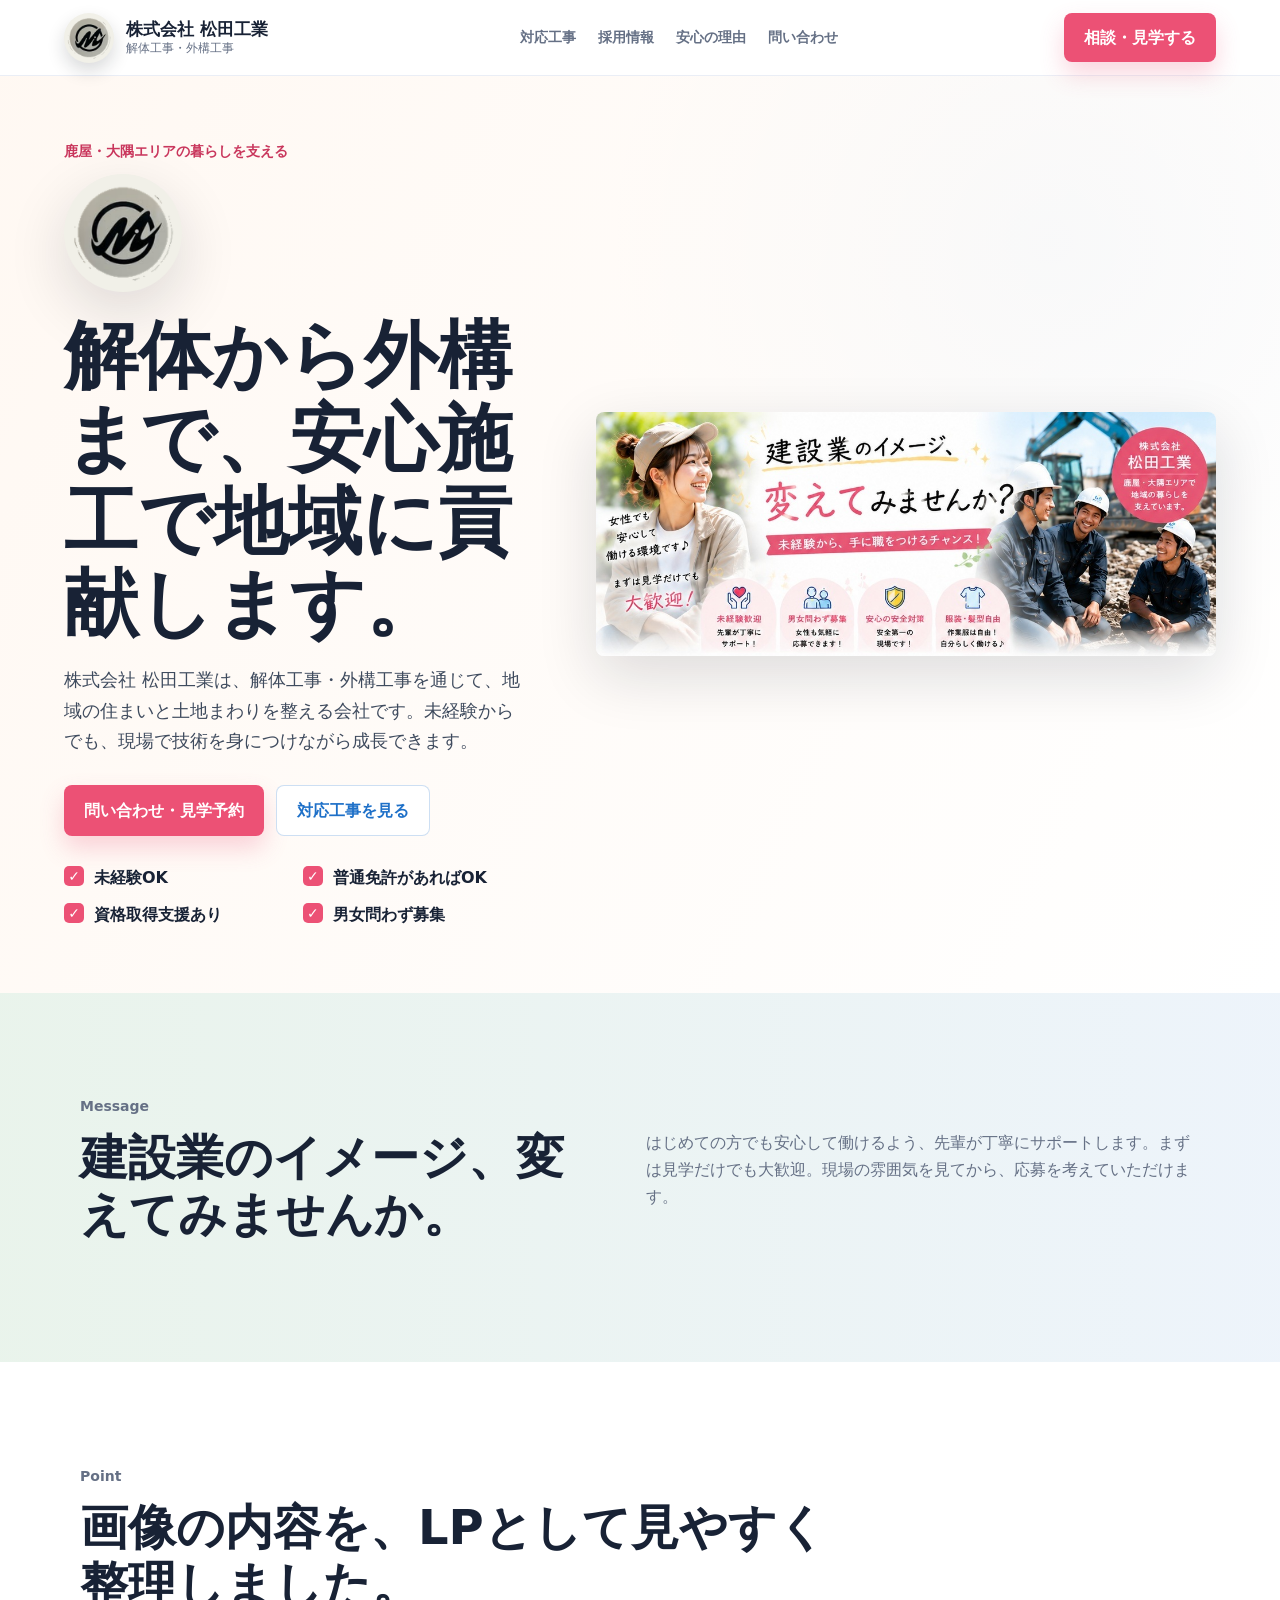
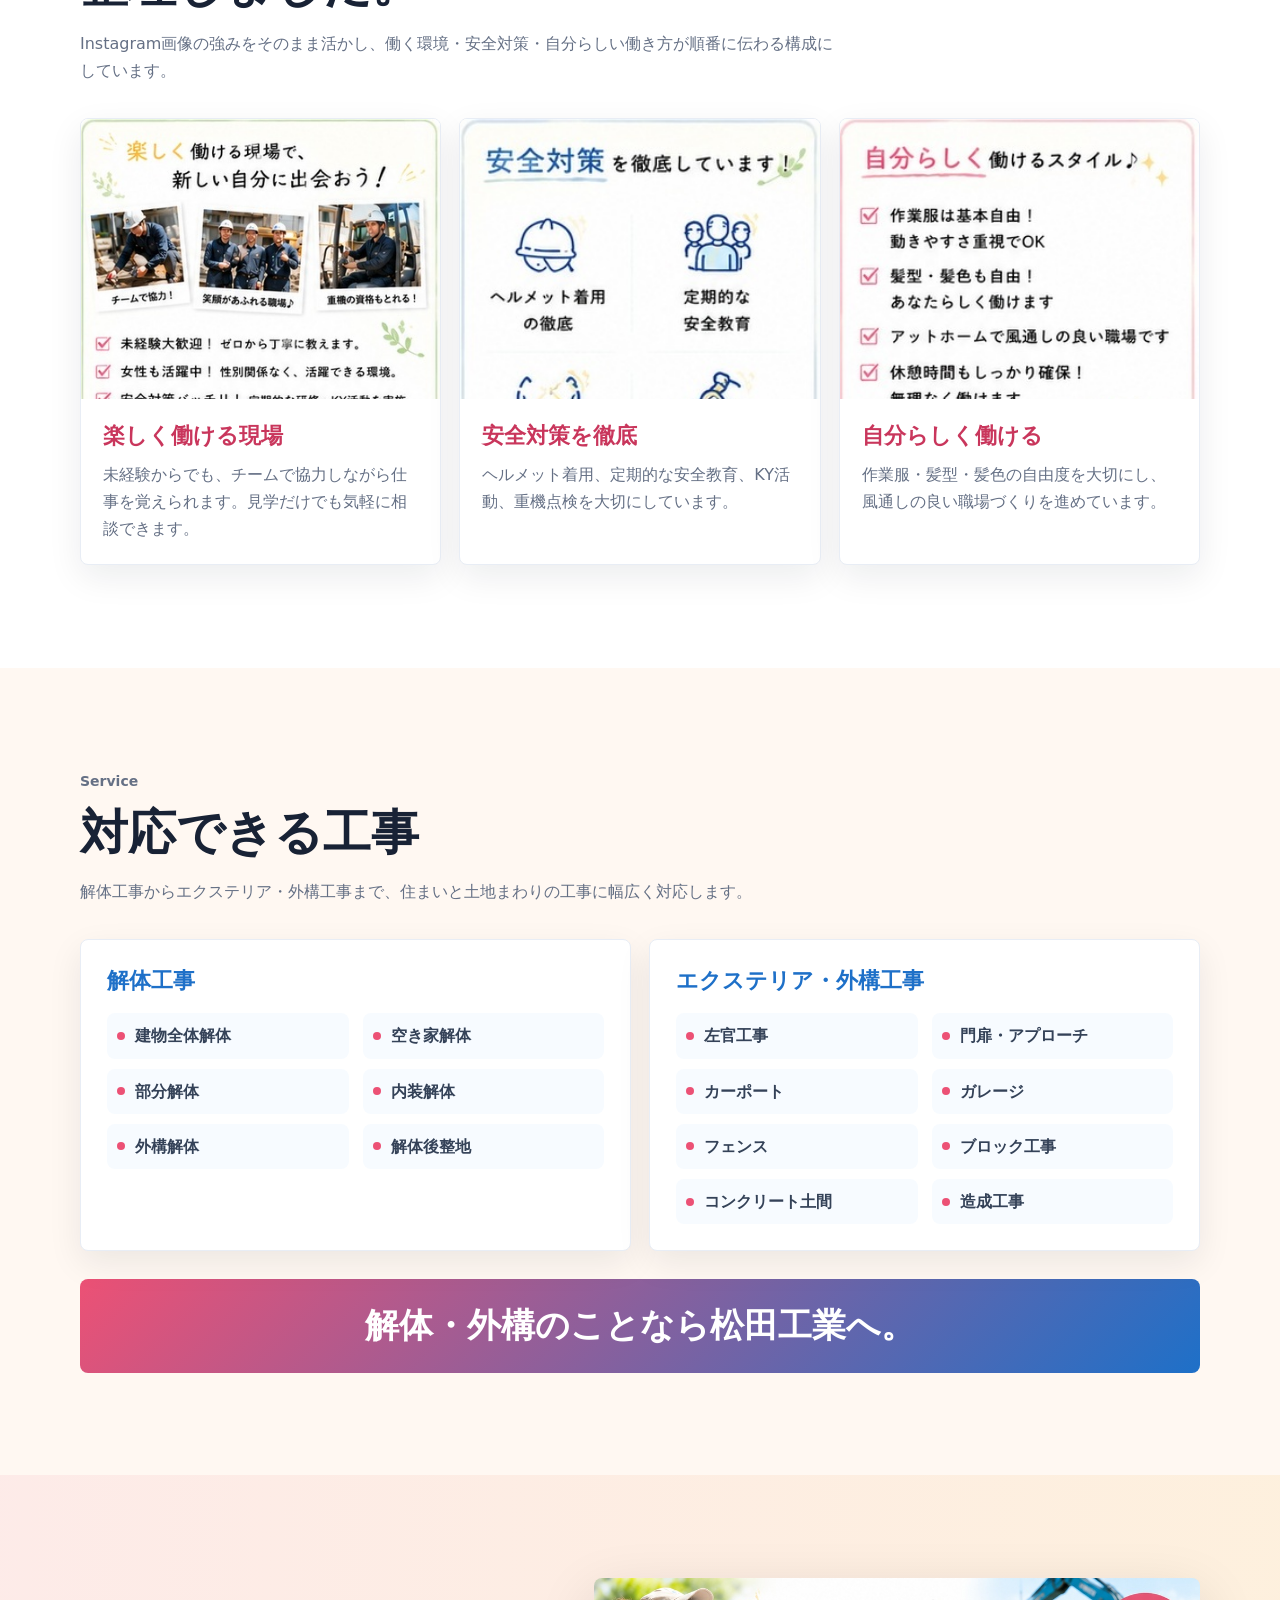
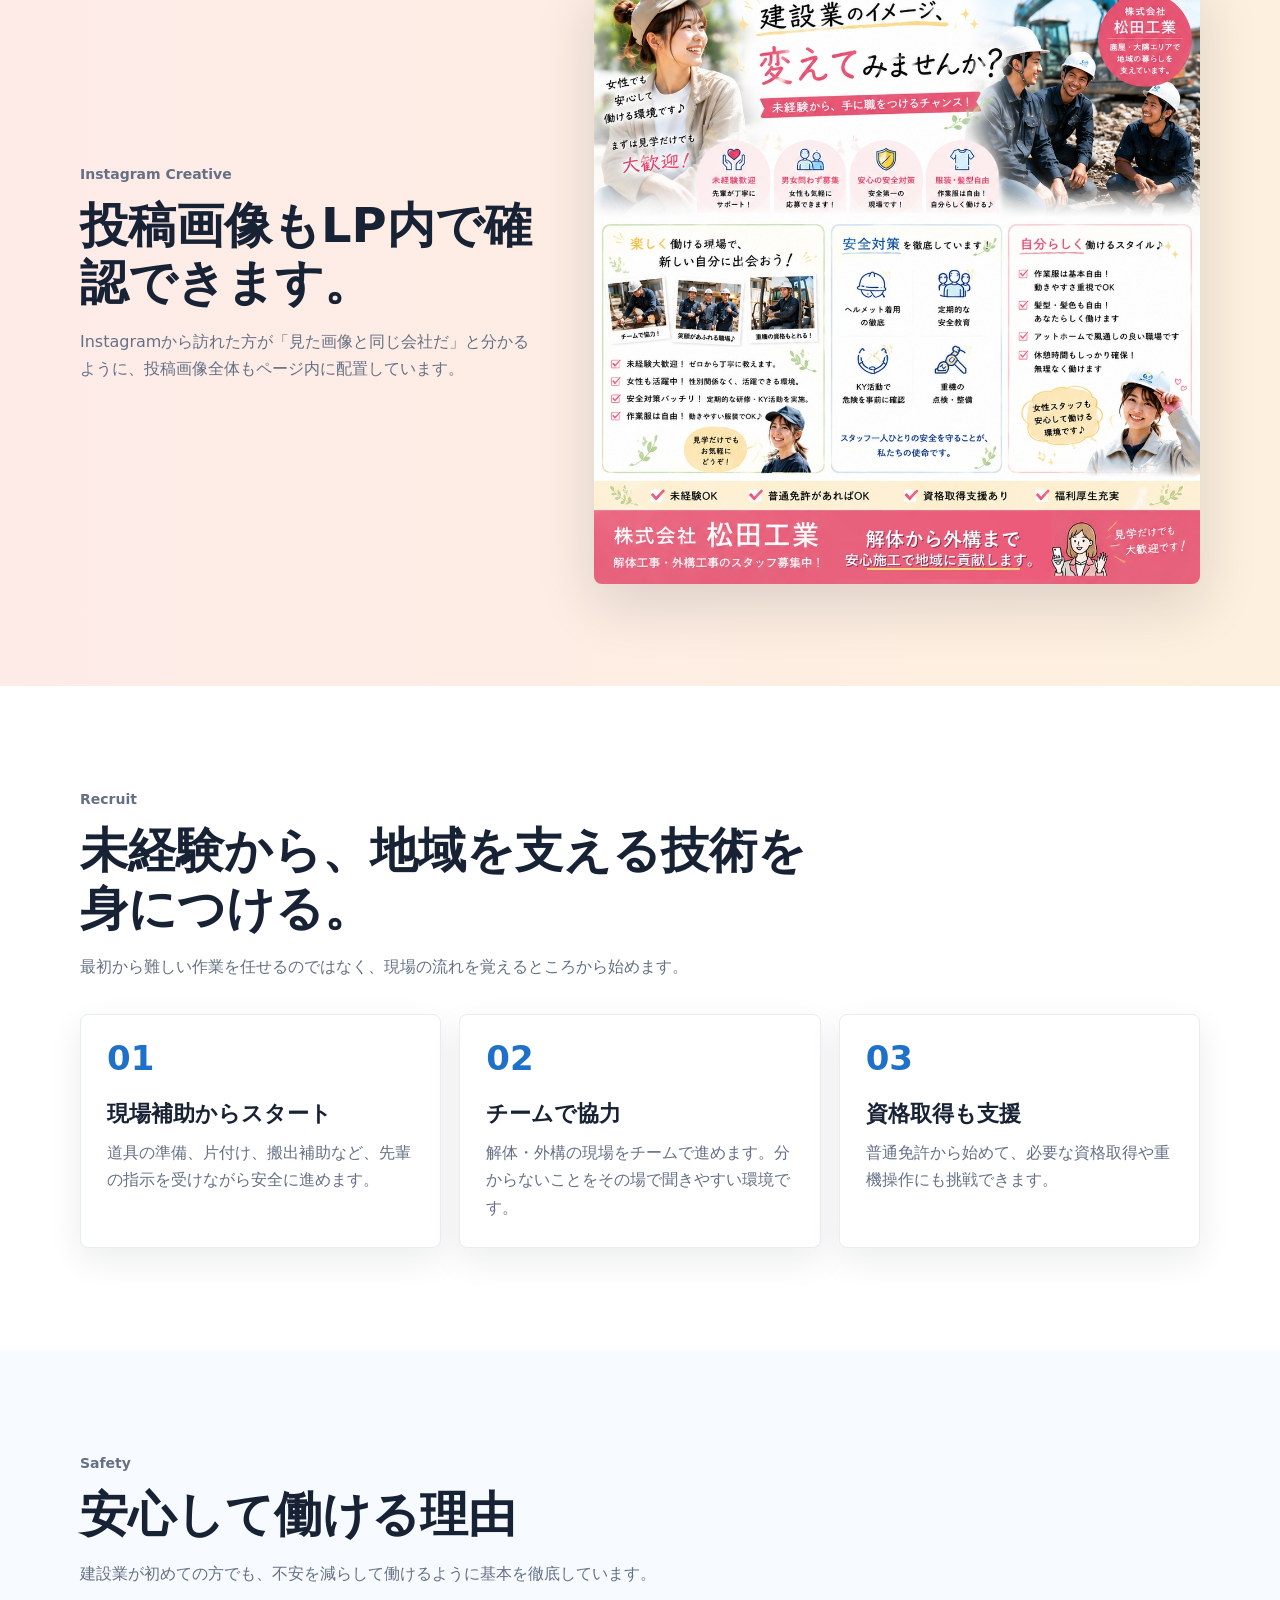
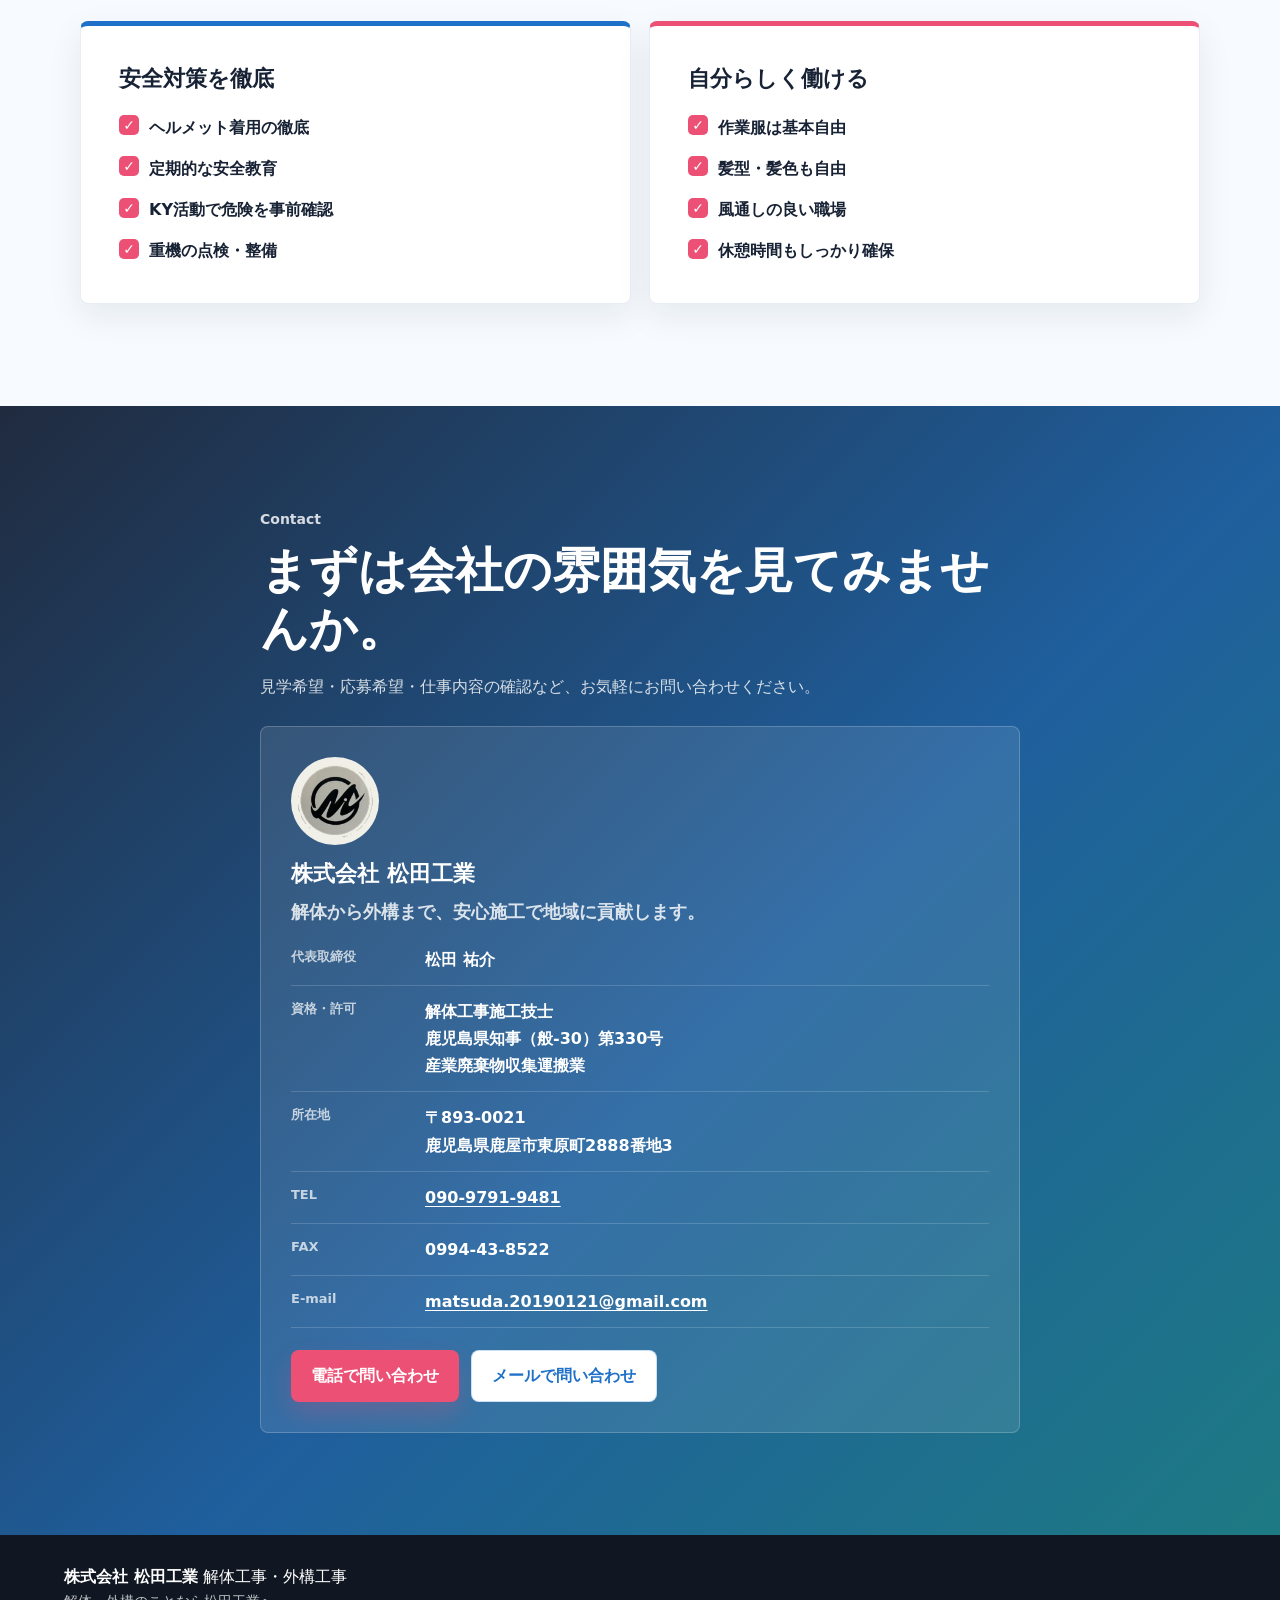
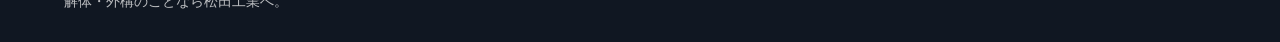
==== index.html @ 430a4b68 "Add files via upload" ====
<!doctype html>
<html lang="ja">
  <head>
    <meta charset="utf-8">
    <meta name="viewport" content="width=device-width, initial-scale=1">
    <title>株式会社 松田工業 | 解体・外構工事スタッフ募集</title>
    <meta name="description" content="株式会社 松田工業は鹿屋・大隅エリアで解体工事・外構工事を行う会社です。未経験歓迎、見学歓迎。解体から外構まで、安心施工で地域に貢献します。">
    <meta property="og:title" content="株式会社 松田工業 採用・事業案内">
    <meta property="og:description" content="解体・外構のことなら松田工業へ。未経験から地域を支える技術を身につける。">
    <meta property="og:type" content="website">
    <meta property="og:image" content="assets/matsuda-recruit-lp.jpg">
    <link rel="stylesheet" href="styles.css">
  </head>
  <body>
    <header class="site-header">
      <a class="brand" href="#top" aria-label="株式会社 松田工業 トップへ">
        <img src="assets/matsuda-logo-512.png" alt="株式会社 松田工業 ロゴ">
        <span>
          <strong>株式会社 松田工業</strong>
          <small>解体工事・外構工事</small>
        </span>
      </a>
      <nav class="header-nav" aria-label="主要ナビゲーション">
        <a href="#service">対応工事</a>
        <a href="#recruit">採用情報</a>
        <a href="#safety">安心の理由</a>
        <a href="#contact">問い合わせ</a>
      </nav>
      <a class="header-cta" href="#contact">相談・見学する</a>
    </header>

    <main id="top">
      <section class="hero">
        <div class="hero-copy">
          <p class="eyebrow">鹿屋・大隅エリアの暮らしを支える</p>
          <div class="hero-logo-wrap">
            <img src="assets/matsuda-logo-512.png" alt="株式会社 松田工業 ロゴ">
          </div>
          <h1>解体から外構まで、安心施工で地域に貢献します。</h1>
          <p class="lead">
            株式会社 松田工業は、解体工事・外構工事を通じて、地域の住まいと土地まわりを整える会社です。未経験からでも、現場で技術を身につけながら成長できます。
          </p>
          <div class="hero-actions">
            <a class="button primary" href="#contact">問い合わせ・見学予約</a>
            <a class="button secondary" href="#service">対応工事を見る</a>
          </div>
          <ul class="hero-points">
            <li>未経験OK</li>
            <li>普通免許があればOK</li>
            <li>資格取得支援あり</li>
            <li>男女問わず募集</li>
          </ul>
        </div>
        <div class="hero-visual">
          <img src="assets/lp-parts/hero-top.jpg" alt="建設業のイメージを変えてみませんかという松田工業の求人メイン画像">
        </div>
      </section>

      <section class="message section-band">
        <div class="section-inner split">
          <div>
            <p class="section-kicker">Message</p>
            <h2>建設業のイメージ、変えてみませんか。</h2>
          </div>
          <p>
            はじめての方でも安心して働けるよう、先輩が丁寧にサポートします。まずは見学だけでも大歓迎。現場の雰囲気を見てから、応募を考えていただけます。
          </p>
        </div>
      </section>

      <section class="section image-breakdown">
        <div class="section-inner">
          <div class="section-title">
            <p class="section-kicker">Point</p>
            <h2>画像の内容を、LPとして見やすく整理しました。</h2>
            <p>Instagram画像の強みをそのまま活かし、働く環境・安全対策・自分らしい働き方が順番に伝わる構成にしています。</p>
          </div>
          <div class="breakdown-grid">
            <article class="breakdown-card">
              <img src="assets/lp-parts/work-panel.jpg" alt="楽しく働ける現場の紹介">
              <div>
                <h3>楽しく働ける現場</h3>
                <p>未経験からでも、チームで協力しながら仕事を覚えられます。見学だけでも気軽に相談できます。</p>
              </div>
            </article>
            <article class="breakdown-card">
              <img src="assets/lp-parts/safety-panel.jpg" alt="安全対策の紹介">
              <div>
                <h3>安全対策を徹底</h3>
                <p>ヘルメット着用、定期的な安全教育、KY活動、重機点検を大切にしています。</p>
              </div>
            </article>
            <article class="breakdown-card">
              <img src="assets/lp-parts/style-panel.jpg" alt="自分らしく働けるスタイルの紹介">
              <div>
                <h3>自分らしく働ける</h3>
                <p>作業服・髪型・髪色の自由度を大切にし、風通しの良い職場づくりを進めています。</p>
              </div>
            </article>
          </div>
        </div>
      </section>

      <section id="service" class="section services">
        <div class="section-inner">
          <div class="section-title">
            <p class="section-kicker">Service</p>
            <h2>対応できる工事</h2>
            <p>解体工事からエクステリア・外構工事まで、住まいと土地まわりの工事に幅広く対応します。</p>
          </div>
          <div class="service-grid">
            <article class="service-card">
              <h3>解体工事</h3>
              <ul class="service-list">
                <li>建物全体解体</li>
                <li>空き家解体</li>
                <li>部分解体</li>
                <li>内装解体</li>
                <li>外構解体</li>
                <li>解体後整地</li>
              </ul>
            </article>
            <article class="service-card">
              <h3>エクステリア・外構工事</h3>
              <ul class="service-list">
                <li>左官工事</li>
                <li>門扉・アプローチ</li>
                <li>カーポート</li>
                <li>ガレージ</li>
                <li>フェンス</li>
                <li>ブロック工事</li>
                <li>コンクリート土間</li>
                <li>造成工事</li>
              </ul>
            </article>
          </div>
          <p class="service-tagline">解体・外構のことなら松田工業へ。</p>
        </div>
      </section>

      <section class="section full-image-section">
        <div class="section-inner full-image-inner">
          <div>
            <p class="section-kicker">Instagram Creative</p>
            <h2>投稿画像もLP内で確認できます。</h2>
            <p>Instagramから訪れた方が「見た画像と同じ会社だ」と分かるように、投稿画像全体もページ内に配置しています。</p>
          </div>
          <img src="assets/matsuda-recruit-lp.jpg" alt="株式会社 松田工業のInstagram求人案内画像">
        </div>
      </section>

      <section id="recruit" class="section recruit">
        <div class="section-inner">
          <div class="section-title">
            <p class="section-kicker">Recruit</p>
            <h2>未経験から、地域を支える技術を身につける。</h2>
            <p>最初から難しい作業を任せるのではなく、現場の流れを覚えるところから始めます。</p>
          </div>
          <div class="work-grid">
            <article class="work-card">
              <span class="card-number">01</span>
              <h3>現場補助からスタート</h3>
              <p>道具の準備、片付け、搬出補助など、先輩の指示を受けながら安全に進めます。</p>
            </article>
            <article class="work-card">
              <span class="card-number">02</span>
              <h3>チームで協力</h3>
              <p>解体・外構の現場をチームで進めます。分からないことをその場で聞きやすい環境です。</p>
            </article>
            <article class="work-card">
              <span class="card-number">03</span>
              <h3>資格取得も支援</h3>
              <p>普通免許から始めて、必要な資格取得や重機操作にも挑戦できます。</p>
            </article>
          </div>
        </div>
      </section>

      <section id="safety" class="section safety">
        <div class="section-inner">
          <div class="section-title">
            <p class="section-kicker">Safety</p>
            <h2>安心して働ける理由</h2>
            <p>建設業が初めての方でも、不安を減らして働けるように基本を徹底しています。</p>
          </div>
          <div class="safety-layout">
            <div class="safety-panel">
              <h3>安全対策を徹底</h3>
              <ul class="check-list">
                <li>ヘルメット着用の徹底</li>
                <li>定期的な安全教育</li>
                <li>KY活動で危険を事前確認</li>
                <li>重機の点検・整備</li>
              </ul>
            </div>
            <div class="safety-panel accent">
              <h3>自分らしく働ける</h3>
              <ul class="check-list">
                <li>作業服は基本自由</li>
                <li>髪型・髪色も自由</li>
                <li>風通しの良い職場</li>
                <li>休憩時間もしっかり確保</li>
              </ul>
            </div>
          </div>
        </div>
      </section>

      <section id="contact" class="section contact">
        <div class="section-inner contact-inner contact-only">
          <div>
            <p class="section-kicker">Contact</p>
            <h2>まずは会社の雰囲気を見てみませんか。</h2>
            <p>見学希望・応募希望・仕事内容の確認など、お気軽にお問い合わせください。</p>
            <div class="contact-box">
              <img class="contact-logo" src="assets/matsuda-logo-512.png" alt="株式会社 松田工業 ロゴ">
              <h3>株式会社 松田工業</h3>
              <p class="business-card-copy">解体から外構まで、安心施工で地域に貢献します。</p>
              <dl class="company-list">
                <div><dt>代表取締役</dt><dd>松田 祐介</dd></div>
                <div><dt>資格・許可</dt><dd>解体工事施工技士<br>鹿児島県知事（般-30）第330号<br>産業廃棄物収集運搬業</dd></div>
                <div><dt>所在地</dt><dd>〒893-0021<br>鹿児島県鹿屋市東原町2888番地3</dd></div>
                <div><dt>TEL</dt><dd><a href="tel:09097919481">090-9791-9481</a></dd></div>
                <div><dt>FAX</dt><dd>0994-43-8522</dd></div>
                <div><dt>E-mail</dt><dd><a href="mailto:matsuda.20190121@gmail.com">matsuda.20190121@gmail.com</a></dd></div>
              </dl>
              <div class="contact-options">
                <a class="button primary" href="tel:09097919481">電話で問い合わせ</a>
                <a class="button secondary" href="mailto:matsuda.20190121@gmail.com">メールで問い合わせ</a>
              </div>
            </div>
          </div>

        </div>
      </section>
    </main>

    <footer class="site-footer">
      <p><strong>株式会社 松田工業</strong> 解体工事・外構工事</p>
      <p>解体・外構のことなら松田工業へ。</p>
    </footer>

  </body>
</html>
---- styles.css ----
:root {
  --ink: #182235;
  --muted: #657085;
  --pink: #ec5175;
  --pink-dark: #c9365c;
  --blue: #1e70c8;
  --gold: #f3b64a;
  --green: #78b986;
  --paper: #fff8f2;
  --line: #e8edf5;
  --white: #ffffff;
  --dark: #101722;
  --shadow: 0 20px 60px rgba(16, 23, 34, 0.14);
}

* { box-sizing: border-box; }
html { scroll-behavior: smooth; }
body {
  margin: 0;
  color: var(--ink);
  font-family: "Yu Gothic", "Hiragino Kaku Gothic ProN", Meiryo, system-ui, sans-serif;
  line-height: 1.7;
  background: var(--white);
}
img { display: block; max-width: 100%; }
a { color: inherit; text-decoration: none; }
h1, h2, h3, p { margin-top: 0; }

.site-header {
  position: sticky;
  top: 0;
  z-index: 20;
  display: flex;
  align-items: center;
  justify-content: space-between;
  gap: 20px;
  min-height: 76px;
  padding: 12px clamp(18px, 5vw, 64px);
  border-bottom: 1px solid rgba(232, 237, 245, 0.9);
  background: rgba(255, 255, 255, 0.94);
  backdrop-filter: blur(14px);
}

.brand {
  display: flex;
  align-items: center;
  gap: 12px;
  min-width: 230px;
}
.brand img {
  width: 50px;
  height: 50px;
  padding: 3px;
  border-radius: 50%;
  background: #f1f0e8;
  box-shadow: 0 8px 18px rgba(16, 23, 34, 0.16);
}
.brand strong, .brand small { display: block; }
.brand strong { font-size: 17px; line-height: 1.2; }
.brand small { color: var(--muted); font-size: 12px; line-height: 1.35; }

.header-nav {
  display: flex;
  align-items: center;
  gap: 22px;
  color: var(--muted);
  font-size: 14px;
  font-weight: 800;
}
.header-nav a:hover { color: var(--pink-dark); }

.header-cta, .button {
  display: inline-flex;
  align-items: center;
  justify-content: center;
  min-height: 46px;
  padding: 11px 20px;
  border: 0;
  border-radius: 8px;
  font: inherit;
  font-weight: 900;
  cursor: pointer;
  transition: transform 0.18s ease, box-shadow 0.18s ease;
}
.header-cta, .button.primary, .button.form-button {
  color: var(--white);
  background: var(--pink);
  box-shadow: 0 12px 24px rgba(236, 81, 117, 0.24);
}
.button.secondary {
  color: var(--blue);
  border: 1px solid rgba(30, 112, 200, 0.22);
  background: var(--white);
}
.header-cta:hover, .button:hover { transform: translateY(-2px); }

.hero {
  display: grid;
  grid-template-columns: minmax(360px, 0.86fr) minmax(0, 1.14fr);
  align-items: center;
  gap: clamp(28px, 5vw, 70px);
  min-height: calc(100vh - 76px);
  padding: clamp(30px, 5vw, 76px) clamp(18px, 5vw, 64px);
  background:
    linear-gradient(115deg, rgba(255, 248, 242, 0.96), rgba(255, 255, 255, 0.72)),
    radial-gradient(circle at 82% 18%, rgba(30, 112, 200, 0.14), transparent 34%);
}
.hero-copy { max-width: 620px; }
.hero-logo-wrap {
  width: 118px;
  height: 118px;
  margin-bottom: 22px;
  padding: 8px;
  border-radius: 50%;
  background: #f1f0e8;
  box-shadow: var(--shadow);
}
.hero-logo-wrap img {
  width: 100%;
  height: 100%;
  object-fit: contain;
}
.eyebrow, .section-kicker {
  margin: 0 0 10px;
  color: var(--pink-dark);
  font-size: 14px;
  font-weight: 900;
}
h1 {
  margin-bottom: 20px;
  font-size: clamp(42px, 6vw, 74px);
  line-height: 1.12;
}
h2 {
  margin-bottom: 16px;
  font-size: clamp(30px, 4vw, 48px);
  line-height: 1.2;
}
h3 { margin-bottom: 10px; font-size: 22px; line-height: 1.35; }
.lead { max-width: 590px; color: #3f4b5e; font-size: 18px; }
.hero-actions, .contact-options {
  display: flex;
  flex-wrap: wrap;
  gap: 12px;
  margin: 28px 0;
}
.hero-points {
  display: grid;
  grid-template-columns: repeat(2, minmax(0, 1fr));
  gap: 10px;
  padding: 0;
  margin: 0;
  list-style: none;
}
.hero-points li, .check-list li {
  position: relative;
  padding-left: 30px;
  font-weight: 900;
}
.hero-points li::before, .check-list li::before {
  position: absolute;
  left: 0;
  top: 0.1em;
  width: 20px;
  height: 20px;
  border-radius: 5px;
  color: var(--white);
  font-size: 14px;
  line-height: 20px;
  text-align: center;
  content: "✓";
  background: var(--pink);
}
.hero-visual {
  overflow: hidden;
  border-radius: 8px;
  background: var(--white);
  box-shadow: var(--shadow);
}
.hero-visual img {
  width: 100%;
  height: auto;
}

.section, .section-band { padding: clamp(58px, 8vw, 104px) clamp(18px, 5vw, 64px); }
.section-band { background: linear-gradient(90deg, rgba(120, 185, 134, 0.16), rgba(30, 112, 200, 0.08)); }
.section-inner { width: min(1120px, 100%); margin: 0 auto; }
.split, .contact-inner {
  display: grid;
  grid-template-columns: minmax(0, 0.95fr) minmax(0, 1.05fr);
  align-items: center;
  gap: clamp(26px, 5vw, 70px);
}

.contact-only {
  grid-template-columns: minmax(0, 760px);
  justify-content: center;
}
.message p, .section-title p, .contact p { color: var(--muted); }
.section-title { max-width: 760px; margin-bottom: 34px; }

.image-breakdown {
  background: var(--white);
}

.breakdown-grid {
  display: grid;
  grid-template-columns: repeat(3, minmax(0, 1fr));
  gap: 18px;
}

.breakdown-card {
  overflow: hidden;
  border: 1px solid var(--line);
  border-radius: 8px;
  background: var(--white);
  box-shadow: 0 12px 34px rgba(16, 23, 34, 0.08);
}

.breakdown-card img {
  width: 100%;
  height: 280px;
  object-fit: cover;
  object-position: top center;
  background: #fff;
}

.breakdown-card div {
  padding: 22px;
}

.breakdown-card h3 {
  color: var(--pink-dark);
}

.breakdown-card p {
  margin-bottom: 0;
  color: var(--muted);
}

.services { background: var(--paper); }
.service-grid, .work-grid, .safety-layout {
  display: grid;
  gap: 18px;
}
.service-grid, .safety-layout { grid-template-columns: repeat(2, minmax(0, 1fr)); }
.work-grid { grid-template-columns: repeat(3, minmax(0, 1fr)); }
.service-card, .work-card, .safety-panel, .entry-form {
  border: 1px solid var(--line);
  border-radius: 8px;
  background: var(--white);
  box-shadow: 0 12px 34px rgba(16, 23, 34, 0.08);
}
.service-card, .work-card { padding: 26px; }
.service-card h3 { color: var(--blue); }
.service-list {
  display: grid;
  grid-template-columns: repeat(2, minmax(0, 1fr));
  gap: 10px 14px;
  padding: 0;
  margin: 18px 0 0;
  list-style: none;
}
.service-list li {
  position: relative;
  padding: 9px 10px 9px 28px;
  border-radius: 8px;
  color: #344258;
  font-weight: 800;
  background: #f7fbff;
}
.service-list li::before {
  position: absolute;
  left: 10px;
  top: 50%;
  width: 8px;
  height: 8px;
  border-radius: 50%;
  content: "";
  background: var(--pink);
  transform: translateY(-50%);
}
.service-tagline {
  margin: 28px 0 0;
  padding: 18px 22px;
  border-radius: 8px;
  color: var(--white);
  font-size: clamp(22px, 4vw, 34px);
  font-weight: 900;
  text-align: center;
  background: linear-gradient(135deg, var(--pink), var(--blue));
}

.full-image-section {
  background:
    linear-gradient(90deg, rgba(236, 81, 117, 0.08), rgba(243, 182, 74, 0.12)),
    var(--paper);
}

.full-image-inner {
  display: grid;
  grid-template-columns: minmax(0, 0.75fr) minmax(360px, 1fr);
  align-items: center;
  gap: clamp(26px, 5vw, 60px);
}

.full-image-inner p {
  color: var(--muted);
}

.full-image-inner img {
  width: 100%;
  border-radius: 8px;
  background: var(--white);
  box-shadow: var(--shadow);
}

.recruit { background: var(--white); }
.card-number {
  display: inline-block;
  margin-bottom: 24px;
  color: var(--blue);
  font-size: 34px;
  font-weight: 900;
  line-height: 1;
}
.work-card p { color: var(--muted); margin-bottom: 0; }

.safety { background: #f7fbff; }
.safety-panel {
  padding: clamp(24px, 4vw, 38px);
  border-top: 5px solid var(--blue);
}
.safety-panel.accent { border-top-color: var(--pink); }
.check-list {
  display: grid;
  gap: 14px;
  padding: 0;
  margin: 20px 0 0;
  list-style: none;
}

.contact {
  color: var(--white);
  background: linear-gradient(135deg, #202b3f, #1f5f9d 55%, #1d7a83);
}
.contact .section-kicker, .contact p { color: rgba(255, 255, 255, 0.82); }
.contact-box {
  margin-top: 26px;
  padding: clamp(20px, 4vw, 30px);
  border: 1px solid rgba(255, 255, 255, 0.2);
  border-radius: 8px;
  background: rgba(255, 255, 255, 0.1);
}
.contact-logo {
  width: 88px;
  height: 88px;
  margin-bottom: 14px;
  padding: 5px;
  border-radius: 50%;
  background: #f1f0e8;
}
.contact-box h3 { margin-bottom: 8px; }
.business-card-copy {
  margin-bottom: 18px;
  color: rgba(255, 255, 255, 0.92);
  font-size: 18px;
  font-weight: 900;
}
.company-list { display: grid; gap: 12px; margin: 0; }
.company-list div {
  display: grid;
  grid-template-columns: 120px minmax(0, 1fr);
  gap: 14px;
  padding-bottom: 12px;
  border-bottom: 1px solid rgba(255, 255, 255, 0.16);
}
.company-list dt {
  color: rgba(255, 255, 255, 0.72);
  font-size: 13px;
  font-weight: 800;
}
.company-list dd { margin: 0; color: var(--white); font-weight: 800; }
.company-list a { text-decoration: underline; text-underline-offset: 3px; }
.contact-box .contact-options { margin: 22px 0 0; }

.entry-form {
  display: grid;
  gap: 16px;
  padding: clamp(22px, 4vw, 34px);
  color: var(--ink);
}
.entry-form label {
  display: grid;
  gap: 7px;
  font-size: 14px;
  font-weight: 800;
}
.entry-form input, .entry-form select, .entry-form textarea {
  width: 100%;
  min-height: 48px;
  padding: 12px 14px;
  border: 1px solid #d9e0ec;
  border-radius: 8px;
  color: var(--ink);
  font: inherit;
  background: var(--white);
}
.entry-form textarea { resize: vertical; }
.form-button { width: 100%; }
.form-status {
  min-height: 24px;
  margin: 0;
  color: var(--blue);
  font-size: 14px;
  font-weight: 800;
}

.site-footer {
  padding: 28px clamp(18px, 5vw, 64px);
  color: var(--white);
  background: var(--dark);
}
.site-footer p { margin: 0; }
.site-footer p + p { color: rgba(255, 255, 255, 0.72); font-size: 14px; }

@media (max-width: 980px) {
  .site-header { align-items: flex-start; flex-direction: column; gap: 12px; }
  .header-nav { width: 100%; justify-content: space-between; gap: 10px; }
  .header-cta { position: absolute; right: 18px; top: 14px; }
  .hero, .split, .contact-inner { grid-template-columns: 1fr; }
  .hero { min-height: 0; }
  .hero-visual { order: 2; }
  .hero-copy { order: 1; }
  .work-grid, .service-grid, .safety-layout, .breakdown-grid, .full-image-inner { grid-template-columns: 1fr; }
}

@media (max-width: 640px) {
  .brand { min-width: 0; padding-right: 132px; }
  .brand small, .header-nav { display: none; }
  .brand img { width: 44px; height: 44px; }
  .header-cta { min-height: 40px; padding: 8px 12px; font-size: 13px; }
  .hero { padding-top: 28px; }
  .hero-logo-wrap { width: 94px; height: 94px; }
  h1 { font-size: 38px; }
  h2 { font-size: 30px; }
  .lead { font-size: 16px; }
  .button { width: 100%; }
  .hero-points, .service-list { grid-template-columns: 1fr; }
  .breakdown-card img { height: auto; }
  .company-list div { grid-template-columns: 1fr; gap: 4px; }
}
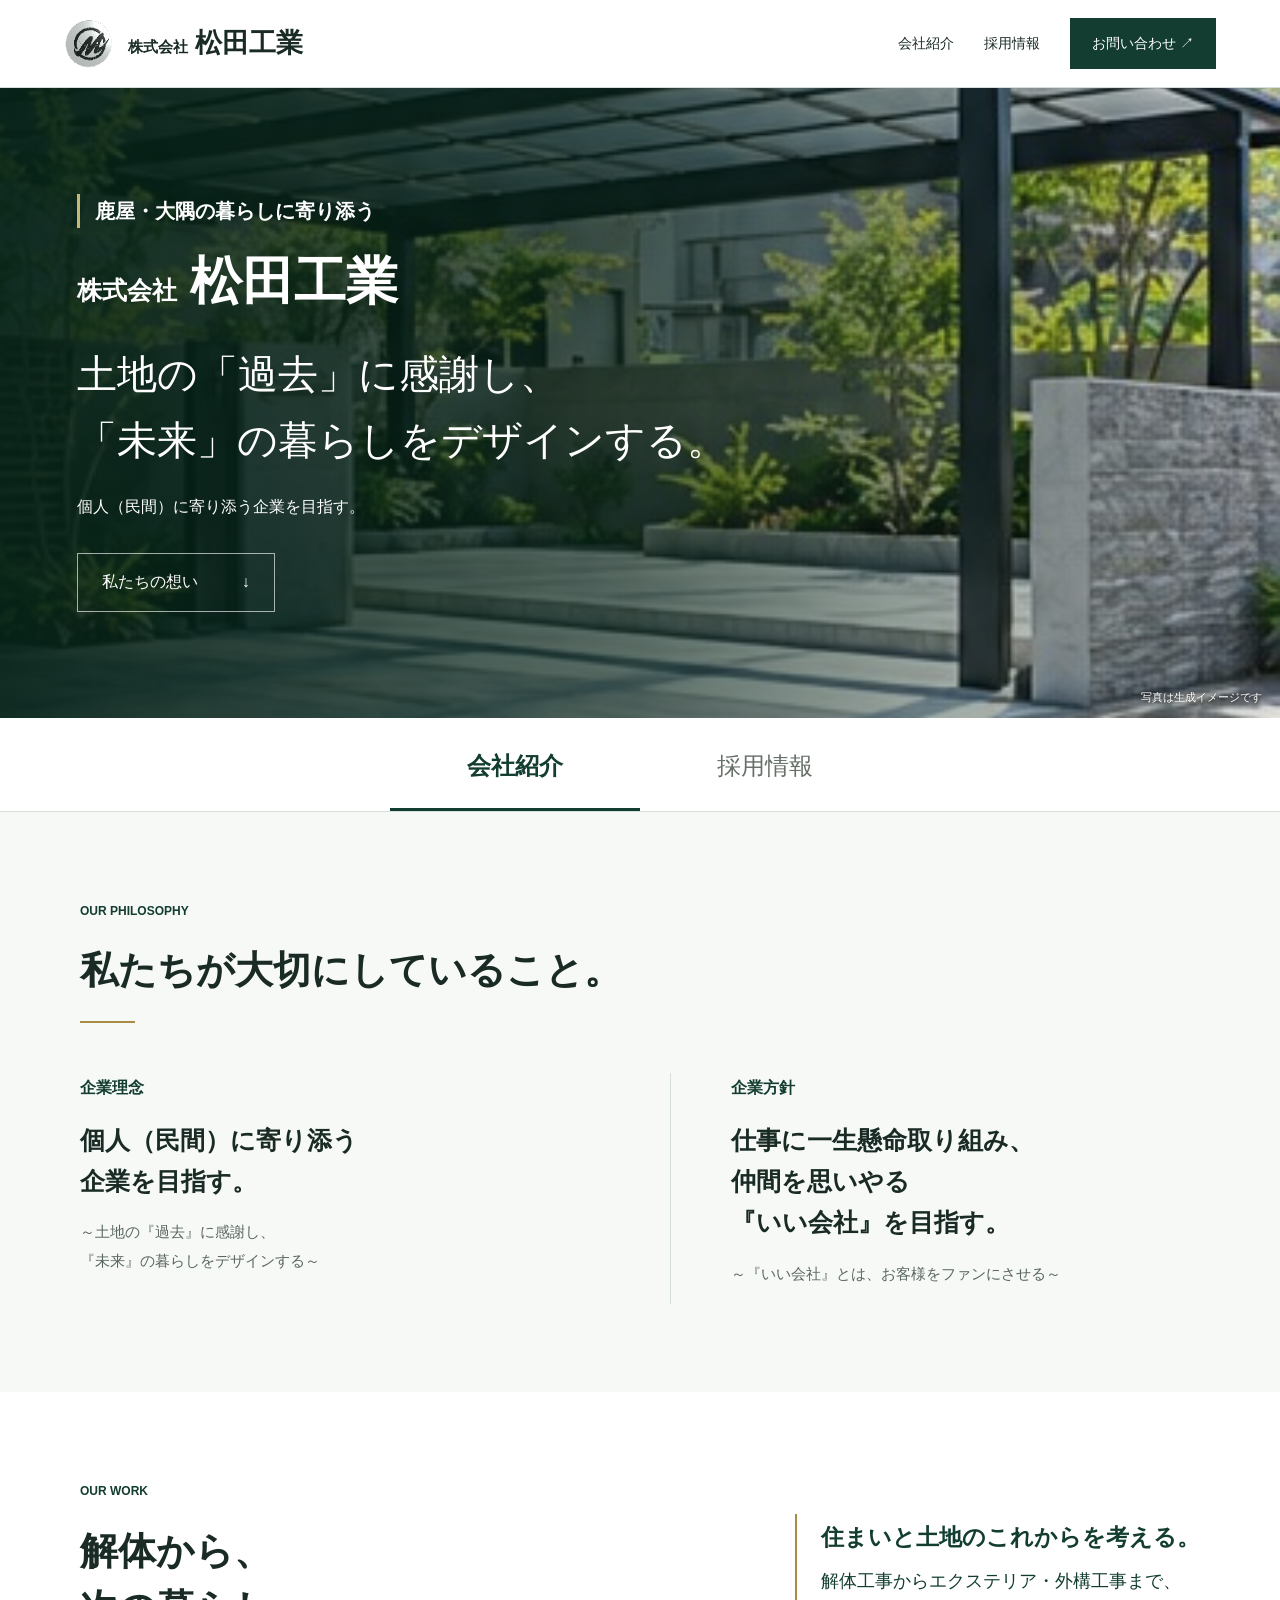
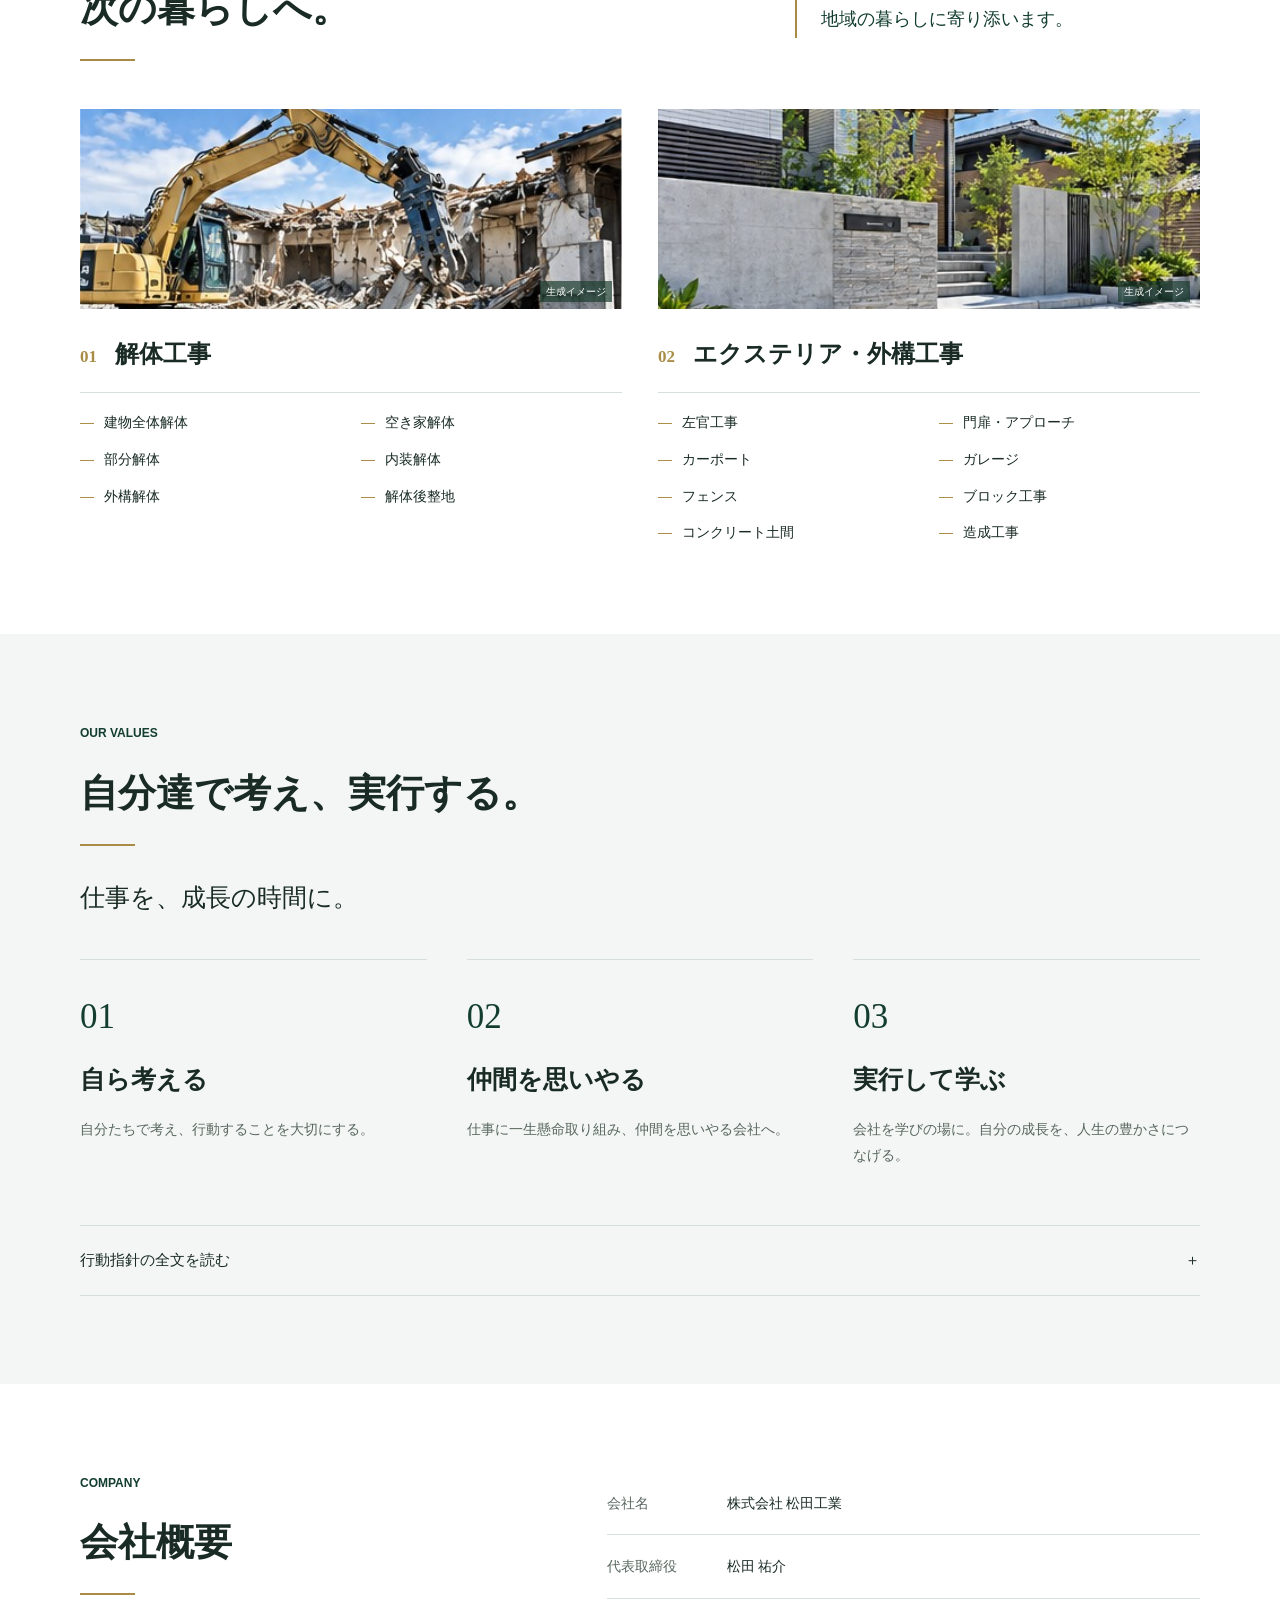
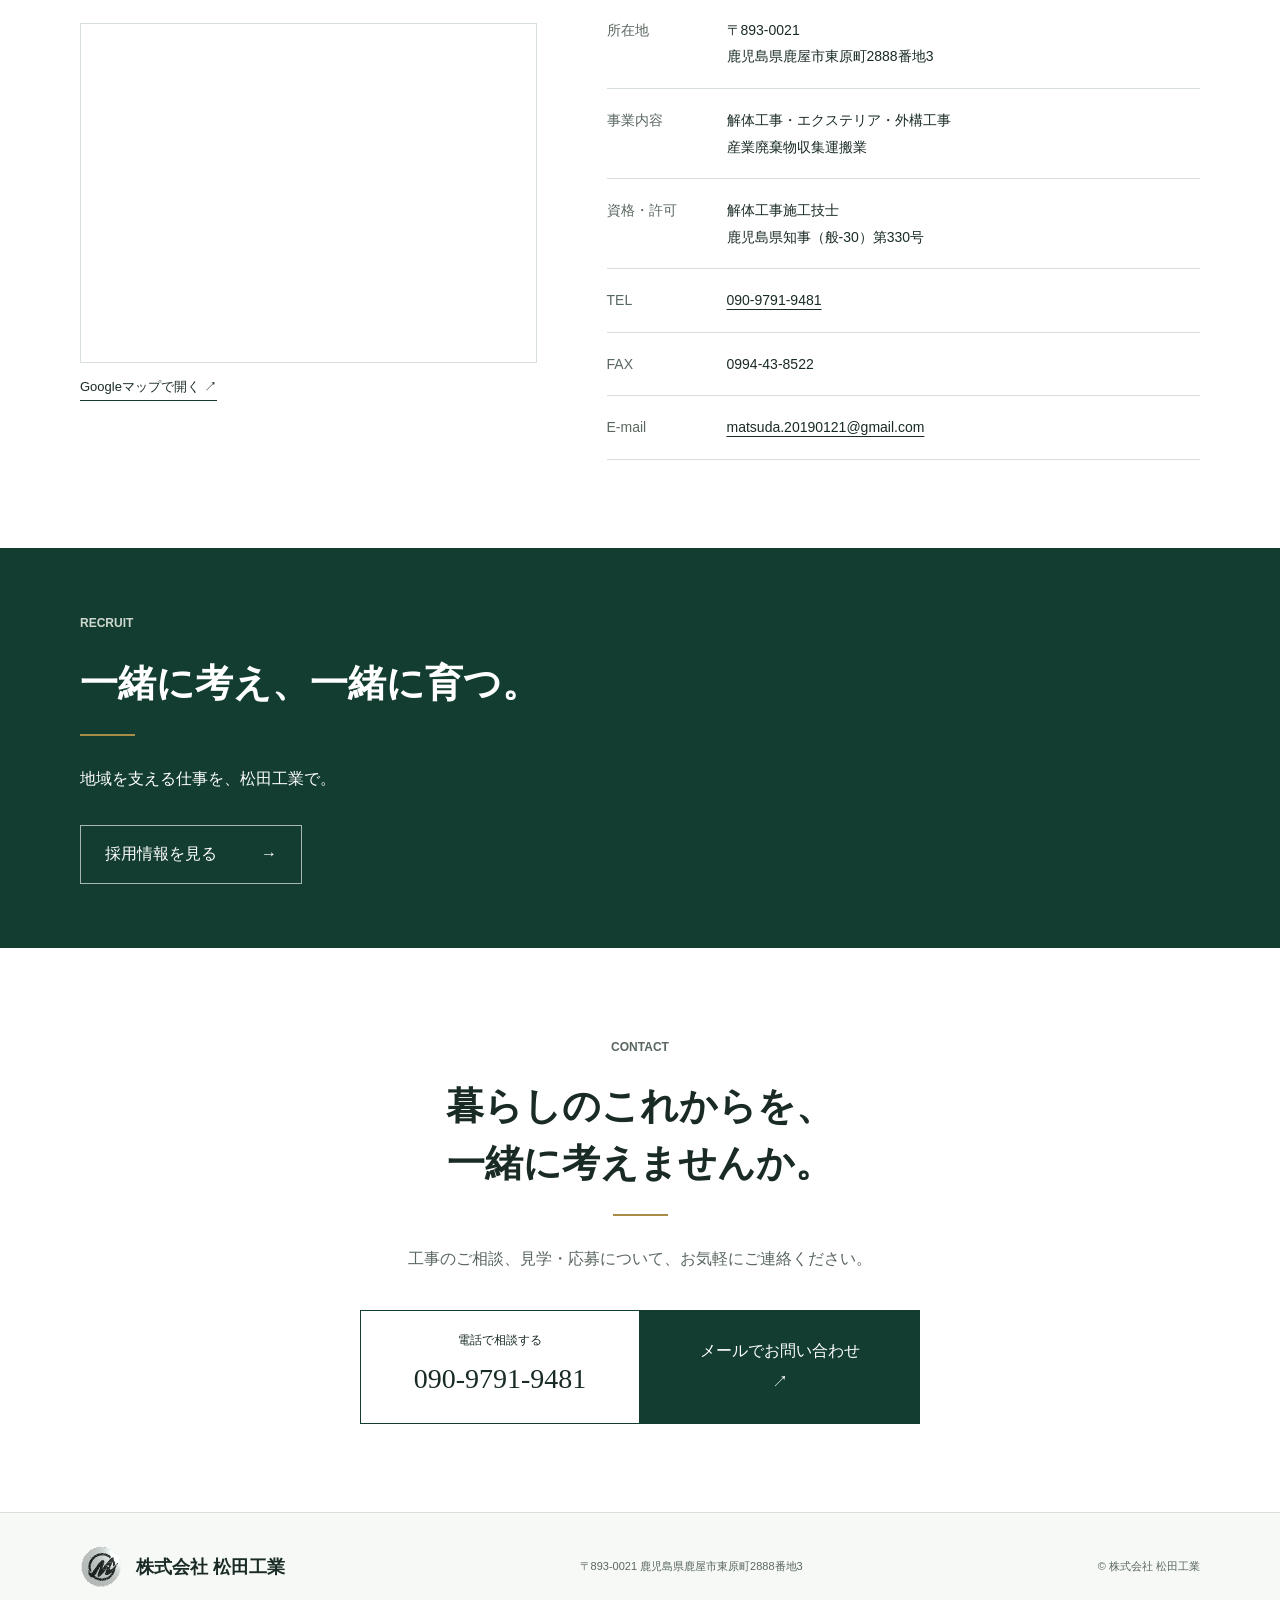
==== commit cf044269: "Update company and recruitment LP with animated text and 3D logos" ====
--- a/index.html
+++ b/index.html
@@ -1,244 +1,20 @@
 <!doctype html>
 <html lang="ja">
-  <head>
-    <meta charset="utf-8">
-    <meta name="viewport" content="width=device-width, initial-scale=1">
-    <title>株式会社 松田工業 | 解体・外構工事スタッフ募集</title>
-    <meta name="description" content="株式会社 松田工業は鹿屋・大隅エリアで解体工事・外構工事を行う会社です。未経験歓迎、見学歓迎。解体から外構まで、安心施工で地域に貢献します。">
-    <meta property="og:title" content="株式会社 松田工業 採用・事業案内">
-    <meta property="og:description" content="解体・外構のことなら松田工業へ。未経験から地域を支える技術を身につける。">
-    <meta property="og:type" content="website">
-    <meta property="og:image" content="assets/matsuda-recruit-lp.jpg">
-    <link rel="stylesheet" href="styles.css">
-  </head>
-  <body>
-    <header class="site-header">
-      <a class="brand" href="#top" aria-label="株式会社 松田工業 トップへ">
-        <img src="assets/matsuda-logo-512.png" alt="株式会社 松田工業 ロゴ">
-        <span>
-          <strong>株式会社 松田工業</strong>
-          <small>解体工事・外構工事</small>
-        </span>
-      </a>
-      <nav class="header-nav" aria-label="主要ナビゲーション">
-        <a href="#service">対応工事</a>
-        <a href="#recruit">採用情報</a>
-        <a href="#safety">安心の理由</a>
-        <a href="#contact">問い合わせ</a>
-      </nav>
-      <a class="header-cta" href="#contact">相談・見学する</a>
-    </header>
-
-    <main id="top">
-      <section class="hero">
-        <div class="hero-copy">
-          <p class="eyebrow">鹿屋・大隅エリアの暮らしを支える</p>
-          <div class="hero-logo-wrap">
-            <img src="assets/matsuda-logo-512.png" alt="株式会社 松田工業 ロゴ">
-          </div>
-          <h1>解体から外構まで、安心施工で地域に貢献します。</h1>
-          <p class="lead">
-            株式会社 松田工業は、解体工事・外構工事を通じて、地域の住まいと土地まわりを整える会社です。未経験からでも、現場で技術を身につけながら成長できます。
-          </p>
-          <div class="hero-actions">
-            <a class="button primary" href="#contact">問い合わせ・見学予約</a>
-            <a class="button secondary" href="#service">対応工事を見る</a>
-          </div>
-          <ul class="hero-points">
-            <li>未経験OK</li>
-            <li>普通免許があればOK</li>
-            <li>資格取得支援あり</li>
-            <li>男女問わず募集</li>
-          </ul>
-        </div>
-        <div class="hero-visual">
-          <img src="assets/lp-parts/hero-top.jpg" alt="建設業のイメージを変えてみませんかという松田工業の求人メイン画像">
-        </div>
-      </section>
-
-      <section class="message section-band">
-        <div class="section-inner split">
-          <div>
-            <p class="section-kicker">Message</p>
-            <h2>建設業のイメージ、変えてみませんか。</h2>
-          </div>
-          <p>
-            はじめての方でも安心して働けるよう、先輩が丁寧にサポートします。まずは見学だけでも大歓迎。現場の雰囲気を見てから、応募を考えていただけます。
-          </p>
-        </div>
-      </section>
-
-      <section class="section image-breakdown">
-        <div class="section-inner">
-          <div class="section-title">
-            <p class="section-kicker">Point</p>
-            <h2>画像の内容を、LPとして見やすく整理しました。</h2>
-            <p>Instagram画像の強みをそのまま活かし、働く環境・安全対策・自分らしい働き方が順番に伝わる構成にしています。</p>
-          </div>
-          <div class="breakdown-grid">
-            <article class="breakdown-card">
-              <img src="assets/lp-parts/work-panel.jpg" alt="楽しく働ける現場の紹介">
-              <div>
-                <h3>楽しく働ける現場</h3>
-                <p>未経験からでも、チームで協力しながら仕事を覚えられます。見学だけでも気軽に相談できます。</p>
-              </div>
-            </article>
-            <article class="breakdown-card">
-              <img src="assets/lp-parts/safety-panel.jpg" alt="安全対策の紹介">
-              <div>
-                <h3>安全対策を徹底</h3>
-                <p>ヘルメット着用、定期的な安全教育、KY活動、重機点検を大切にしています。</p>
-              </div>
-            </article>
-            <article class="breakdown-card">
-              <img src="assets/lp-parts/style-panel.jpg" alt="自分らしく働けるスタイルの紹介">
-              <div>
-                <h3>自分らしく働ける</h3>
-                <p>作業服・髪型・髪色の自由度を大切にし、風通しの良い職場づくりを進めています。</p>
-              </div>
-            </article>
-          </div>
-        </div>
-      </section>
-
-      <section id="service" class="section services">
-        <div class="section-inner">
-          <div class="section-title">
-            <p class="section-kicker">Service</p>
-            <h2>対応できる工事</h2>
-            <p>解体工事からエクステリア・外構工事まで、住まいと土地まわりの工事に幅広く対応します。</p>
-          </div>
-          <div class="service-grid">
-            <article class="service-card">
-              <h3>解体工事</h3>
-              <ul class="service-list">
-                <li>建物全体解体</li>
-                <li>空き家解体</li>
-                <li>部分解体</li>
-                <li>内装解体</li>
-                <li>外構解体</li>
-                <li>解体後整地</li>
-              </ul>
-            </article>
-            <article class="service-card">
-              <h3>エクステリア・外構工事</h3>
-              <ul class="service-list">
-                <li>左官工事</li>
-                <li>門扉・アプローチ</li>
-                <li>カーポート</li>
-                <li>ガレージ</li>
-                <li>フェンス</li>
-                <li>ブロック工事</li>
-                <li>コンクリート土間</li>
-                <li>造成工事</li>
-              </ul>
-            </article>
-          </div>
-          <p class="service-tagline">解体・外構のことなら松田工業へ。</p>
-        </div>
-      </section>
-
-      <section class="section full-image-section">
-        <div class="section-inner full-image-inner">
-          <div>
-            <p class="section-kicker">Instagram Creative</p>
-            <h2>投稿画像もLP内で確認できます。</h2>
-            <p>Instagramから訪れた方が「見た画像と同じ会社だ」と分かるように、投稿画像全体もページ内に配置しています。</p>
-          </div>
-          <img src="assets/matsuda-recruit-lp.jpg" alt="株式会社 松田工業のInstagram求人案内画像">
-        </div>
-      </section>
-
-      <section id="recruit" class="section recruit">
-        <div class="section-inner">
-          <div class="section-title">
-            <p class="section-kicker">Recruit</p>
-            <h2>未経験から、地域を支える技術を身につける。</h2>
-            <p>最初から難しい作業を任せるのではなく、現場の流れを覚えるところから始めます。</p>
-          </div>
-          <div class="work-grid">
-            <article class="work-card">
-              <span class="card-number">01</span>
-              <h3>現場補助からスタート</h3>
-              <p>道具の準備、片付け、搬出補助など、先輩の指示を受けながら安全に進めます。</p>
-            </article>
-            <article class="work-card">
-              <span class="card-number">02</span>
-              <h3>チームで協力</h3>
-              <p>解体・外構の現場をチームで進めます。分からないことをその場で聞きやすい環境です。</p>
-            </article>
-            <article class="work-card">
-              <span class="card-number">03</span>
-              <h3>資格取得も支援</h3>
-              <p>普通免許から始めて、必要な資格取得や重機操作にも挑戦できます。</p>
-            </article>
-          </div>
-        </div>
-      </section>
-
-      <section id="safety" class="section safety">
-        <div class="section-inner">
-          <div class="section-title">
-            <p class="section-kicker">Safety</p>
-            <h2>安心して働ける理由</h2>
-            <p>建設業が初めての方でも、不安を減らして働けるように基本を徹底しています。</p>
-          </div>
-          <div class="safety-layout">
-            <div class="safety-panel">
-              <h3>安全対策を徹底</h3>
-              <ul class="check-list">
-                <li>ヘルメット着用の徹底</li>
-                <li>定期的な安全教育</li>
-                <li>KY活動で危険を事前確認</li>
-                <li>重機の点検・整備</li>
-              </ul>
-            </div>
-            <div class="safety-panel accent">
-              <h3>自分らしく働ける</h3>
-              <ul class="check-list">
-                <li>作業服は基本自由</li>
-                <li>髪型・髪色も自由</li>
-                <li>風通しの良い職場</li>
-                <li>休憩時間もしっかり確保</li>
-              </ul>
-            </div>
-          </div>
-        </div>
-      </section>
-
-      <section id="contact" class="section contact">
-        <div class="section-inner contact-inner contact-only">
-          <div>
-            <p class="section-kicker">Contact</p>
-            <h2>まずは会社の雰囲気を見てみませんか。</h2>
-            <p>見学希望・応募希望・仕事内容の確認など、お気軽にお問い合わせください。</p>
-            <div class="contact-box">
-              <img class="contact-logo" src="assets/matsuda-logo-512.png" alt="株式会社 松田工業 ロゴ">
-              <h3>株式会社 松田工業</h3>
-              <p class="business-card-copy">解体から外構まで、安心施工で地域に貢献します。</p>
-              <dl class="company-list">
-                <div><dt>代表取締役</dt><dd>松田 祐介</dd></div>
-                <div><dt>資格・許可</dt><dd>解体工事施工技士<br>鹿児島県知事（般-30）第330号<br>産業廃棄物収集運搬業</dd></div>
-                <div><dt>所在地</dt><dd>〒893-0021<br>鹿児島県鹿屋市東原町2888番地3</dd></div>
-                <div><dt>TEL</dt><dd><a href="tel:09097919481">090-9791-9481</a></dd></div>
-                <div><dt>FAX</dt><dd>0994-43-8522</dd></div>
-                <div><dt>E-mail</dt><dd><a href="mailto:matsuda.20190121@gmail.com">matsuda.20190121@gmail.com</a></dd></div>
-              </dl>
-              <div class="contact-options">
-                <a class="button primary" href="tel:09097919481">電話で問い合わせ</a>
-                <a class="button secondary" href="mailto:matsuda.20190121@gmail.com">メールで問い合わせ</a>
-              </div>
-            </div>
-          </div>
-
-        </div>
-      </section>
-    </main>
-
-    <footer class="site-footer">
-      <p><strong>株式会社 松田工業</strong> 解体工事・外構工事</p>
-      <p>解体・外構のことなら松田工業へ。</p>
-    </footer>
-
-  </body>
-</html>
+<head><meta charset="utf-8"><meta name="viewport" content="width=device-width,initial-scale=1"><title>株式会社 松田工業｜会社紹介</title><meta name="description" content="鹿屋・大隅の暮らしに寄り添う株式会社 松田工業。解体工事・エクステリア・外構工事の会社紹介、企業理念、採用情報をご案内します。"><link rel="stylesheet" href="company-preview.css"></head>
+<body>
+<a class="skip" href="#content">本文へ</a>
+<header><a class="brand" href="#company"><iframe class="brand-model" src="matsuda-logo-3d.html?embed=1" title="松田工業3Dロゴ" tabindex="-1" aria-hidden="true"></iframe><span><small>株式会社</small> 松田工業</span></a><nav aria-label="メイン"><a href="#company">会社紹介</a><a href="#recruit">採用情報</a><a class="contact-link" href="#contact">お問い合わせ <span aria-hidden="true">↗</span></a></nav></header>
+<main id="content">
+<section class="hero" aria-labelledby="hero-title"><div class="hero-inner"><p class="eyebrow">鹿屋・大隅の暮らしに寄り添う</p><h1 id="hero-title"><small>株式会社</small> 松田工業</h1><p class="hero-message">土地の「過去」に感謝し、<br>「未来」の暮らしを<br class="mobile-only">デザインする。</p><p>個人（民間）に寄り添う企業を目指す。</p><a class="light-link" href="#philosophy">私たちの想い <span aria-hidden="true">↓</span></a></div><span class="photo-credit">写真は生成イメージです</span></section>
+<div class="switcher" role="tablist" aria-label="会社紹介・採用情報"><button id="company-tab" role="tab" aria-controls="company-panel" aria-selected="true" data-view="company">会社紹介</button><button id="recruit-tab" role="tab" aria-controls="recruit-panel" aria-selected="false" tabindex="-1" data-view="recruit">採用情報</button></div>
+<div id="company-panel" role="tabpanel" aria-labelledby="company-tab">
+<section class="section philosophy" id="philosophy"><div class="wrap"><p class="eyebrow">OUR PHILOSOPHY</p><h2>私たちが大切に<br class="mobile-only">していること。</h2><div class="beliefs"><article><p class="label">企業理念</p><h3>個人（民間）に寄り添う<br>企業を目指す。</h3><p>～土地の『過去』に感謝し、<br>『未来』の暮らしをデザインする～</p></article><article><p class="label">企業方針</p><h3>仕事に一生懸命取り組み、<br>仲間を思いやる<br>『いい会社』を目指す。</h3><p>～『いい会社』とは、お客様をファンにさせる～</p></article></div></div></section>
+<section class="section services" id="services"><div class="wrap"><div class="section-heading"><div><p class="eyebrow">OUR WORK</p><h2>解体から、<br>次の暮らしへ。</h2></div><p><strong>住まいと土地のこれからを考える。</strong><br>解体工事からエクステリア・外構工事まで、<br>地域の暮らしに寄り添います。</p></div><div class="service-grid"><article><figure><img src="company-demolition.jpg" width="480" height="200" loading="lazy" alt="解体工事の生成イメージ"><figcaption>生成イメージ</figcaption></figure><h3><span>01</span> 解体工事</h3><ul><li>建物全体解体</li><li>空き家解体</li><li>部分解体</li><li>内装解体</li><li>外構解体</li><li>解体後整地</li></ul></article><article><figure><img src="company-exterior.jpg" width="478" height="200" loading="lazy" alt="外構工事の生成イメージ"><figcaption>生成イメージ</figcaption></figure><h3><span>02</span> エクステリア・外構工事</h3><ul><li>左官工事</li><li>門扉・アプローチ</li><li>カーポート</li><li>ガレージ</li><li>フェンス</li><li>ブロック工事</li><li>コンクリート土間</li><li>造成工事</li></ul></article></div></div></section>
+<section class="section principles" id="principles"><div class="wrap"><p class="eyebrow">OUR VALUES</p><h2>自分達で考え、実行する。</h2><p class="values-lead">仕事を、成長の時間に。</p><div class="values-grid"><article><span>01</span><h3>自ら考える</h3><p>自分たちで考え、行動することを大切にする。</p></article><article><span>02</span><h3>仲間を思いやる</h3><p>仕事に一生懸命取り組み、仲間を思いやる会社へ。</p></article><article><span>03</span><h3>実行して学ぶ</h3><p>会社を学びの場に。自分の成長を、人生の豊かさにつなげる。</p></article></div><details><summary>行動指針の全文を読む <span aria-hidden="true">＋</span></summary><div class="full-values"><p>たった一度しかない人生の一番長い時間、労働の対価をもらうための時間としてしまうことは、もったいない。自分の人生をもっと有意義なもの、自分の成長のための時間にしていくことが、人生を幸せにすることになる。</p><p>自分の時間を成長するために使うことが、自分の人生を大事にすることであり、会社はそのための教育機関、学びの場である。</p><p>そのために、『自分達で考え、実行する。』それが、楽しく働けること、そして考えるから成長につながり、幸せな人生になる。</p><p>～Enjoy life once in a lifetime～</p></div></details></div></section>
+<section class="section" id="overview"><div class="wrap overview"><div><p class="eyebrow">COMPANY</p><h2>会社概要</h2><div class="map-shell"><iframe src="https://maps.google.com/maps?q=%E9%B9%BF%E5%85%90%E5%B3%B6%E7%9C%8C%E9%B9%BF%E5%B1%8B%E5%B8%82%E6%9D%B1%E5%8E%9F%E7%94%BA2888%E7%95%AA%E5%9C%B03&amp;z=16&amp;output=embed" title="株式会社 松田工業 所在地の地図" loading="lazy" referrerpolicy="no-referrer-when-downgrade"></iframe></div><a class="text-link" href="https://www.google.com/maps/search/?api=1&amp;query=%E9%B9%BF%E5%85%90%E5%B3%B6%E7%9C%8C%E9%B9%BF%E5%B1%8B%E5%B8%82%E6%9D%B1%E5%8E%9F%E7%94%BA2888%E7%95%AA%E5%9C%B03" target="_blank" rel="noopener">Googleマップで開く ↗</a></div><dl><div><dt>会社名</dt><dd>株式会社 松田工業</dd></div><div><dt>代表取締役</dt><dd>松田 祐介</dd></div><div><dt>所在地</dt><dd>〒893-0021<br>鹿児島県鹿屋市東原町2888番地3</dd></div><div><dt>事業内容</dt><dd>解体工事・エクステリア・外構工事<br>産業廃棄物収集運搬業</dd></div><div><dt>資格・許可</dt><dd>解体工事施工技士<br>鹿児島県知事（般-30）第330号</dd></div><div><dt>TEL</dt><dd><a href="tel:09097919481">090-9791-9481</a></dd></div><div><dt>FAX</dt><dd>0994-43-8522</dd></div><div><dt>E-mail</dt><dd><a href="mailto:matsuda.20190121@gmail.com">matsuda.20190121@gmail.com</a></dd></div></dl></div></section>
+<section class="recruit-band"><div class="wrap"><p class="eyebrow">RECRUIT</p><h2>一緒に考え、一緒に育つ。</h2><p>地域を支える仕事を、松田工業で。</p><a class="light-link" href="#recruit">採用情報を見る <span aria-hidden="true">→</span></a></div></section>
+</div>
+<div id="recruit-panel" role="tabpanel" aria-labelledby="recruit-tab" hidden><section class="section"><div class="wrap"><p class="eyebrow">RECRUIT</p><h2>自分達で考え、実行する。</h2><p class="values-lead">会社は、学びの場。</p><p>解体・外構の仕事を通して学び、成長する。<br>松田工業では、一緒に働く仲間を募集しています。</p><div class="values-grid"><article><span>01</span><h3>未経験歓迎</h3><p>先輩が丁寧にサポートします。</p></article><article><span>02</span><h3>資格取得支援</h3><p>仕事に必要な技術を身につける。</p></article><article><span>03</span><h3>見学も歓迎</h3><p>まずは会社の雰囲気を見に来てください。</p></article></div><a class="solid-link" href="#contact">見学・応募について相談する →</a></div></section></div>
+<section class="section contact" id="contact"><div class="wrap"><p class="eyebrow">CONTACT</p><h2>暮らしのこれからを、<br>一緒に考えませんか。</h2><p>工事のご相談、見学・応募について、お気軽にご連絡ください。</p><div class="contact-actions"><a href="tel:09097919481"><small>電話で相談する</small><strong>090-9791-9481</strong></a><a href="mailto:matsuda.20190121@gmail.com">メールでお問い合わせ <span aria-hidden="true">↗</span></a></div></div></section>
+</main><footer><div class="wrap"><a class="brand" href="#company"><iframe class="brand-model" src="matsuda-logo-3d.html?embed=1" title="松田工業3Dロゴ" tabindex="-1" aria-hidden="true" loading="lazy"></iframe><span>株式会社 松田工業</span></a><p>〒893-0021 鹿児島県鹿屋市東原町2888番地3</p><small>© 株式会社 松田工業</small></div></footer><script src="company-preview.js"></script>
+</body></html>
--- a/company-preview.css
+++ b/company-preview.css
@@ -0,0 +1,11 @@
+:root{--green:#123d30;--ink:#192b24;--muted:#59675f;--line:#d7dfda;--gold:#a98d47}*{box-sizing:border-box}html{scroll-behavior:smooth;scroll-padding-top:92px}body{margin:0;background:#fff;color:var(--ink);font-family:Meiryo,'Yu Gothic',sans-serif;line-height:1.9;letter-spacing:0}a{color:inherit;text-decoration:none}button{font:inherit}img{display:block;max-width:100%}header{height:88px;padding:12px 5%;display:flex;align-items:center;justify-content:space-between;background:#fff;position:sticky;top:0;z-index:10;border-bottom:1px solid var(--line);gap:20px}.brand{display:flex;align-items:center;gap:12px;font-family:'Yu Mincho',serif;font-size:27px;font-weight:700;white-space:nowrap}.brand img{object-fit:contain;flex-shrink:0}.brand small{font-size:15px}nav{display:flex;gap:30px;align-items:center;font-size:14px}.contact-link,.solid-link{padding:12px 22px;background:var(--green);color:white}.hero{min-height:570px;height:70vh;max-height:740px;background:linear-gradient(90deg,rgba(6,35,24,.93),rgba(6,35,24,.65) 50%,rgba(6,35,24,.08)),url('company-hero.jpg') center 58%/cover;position:relative;color:white;display:flex;align-items:center}.hero-inner{width:min(1160px,88%);margin:auto}.eyebrow{font-size:12px;color:var(--green);font-weight:700;margin:0 0 20px}.hero .eyebrow{color:#e3e9dc}h1{font-family:'Yu Mincho',serif;font-size:52px;line-height:1.3;margin:16px 0 26px}h1 small{font-size:25px}.hero-message{font-family:'Yu Mincho',serif;font-size:40px;line-height:1.65;margin:0 0 18px}.light-link{display:inline-flex;align-items:center;justify-content:space-between;gap:44px;padding:13px 24px;border:1px solid #ffffffa0;margin-top:15px}.light-link:hover{background:#ffffff18}.photo-credit{position:absolute;right:18px;bottom:10px;font-size:11px;color:white;text-shadow:0 1px 4px black}.switcher{display:flex;justify-content:center;border-bottom:1px solid var(--line);background:white;gap:0;padding:8px 5% 0}.switcher button{width:250px;padding:18px 24px;border:0;border-bottom:3px solid transparent;background:white;color:#667069;cursor:pointer;font-family:'Yu Mincho',serif;font-size:24px}.switcher button[aria-selected=true]{color:var(--green);border-bottom-color:var(--green);font-weight:bold}.section{padding:88px 0}.wrap{width:min(1120px,88%);margin:auto}h2{font-size:38px;font-family:'Yu Mincho',serif;line-height:1.5;margin:0 0 28px;font-weight:600}h2:after{content:'';display:block;width:55px;height:2px;background:var(--gold);margin-top:22px}h3{font-family:'Yu Mincho',serif;font-size:25px;line-height:1.65;font-weight:600;margin:8px 0 16px}p{margin:0 0 16px}.philosophy{background:#f7f9f7}.beliefs{display:grid;grid-template-columns:1fr 1fr;gap:60px;margin-top:50px}.beliefs article+article{border-left:1px solid var(--line);padding-left:60px}.label{color:var(--green);font-weight:700;font-size:16px}.beliefs p:not(.label){color:var(--muted);font-size:15px}.section-heading{display:flex;justify-content:space-between;align-items:center;gap:40px}.section-heading>p{color:var(--muted);max-width:440px}.service-grid{display:grid;grid-template-columns:1fr 1fr;gap:36px;margin-top:20px}figure{position:relative;margin:0}figure img{width:100%;aspect-ratio:2.4;object-fit:cover}figcaption{position:absolute;bottom:7px;right:10px;color:white;font-size:10px;background:#17392baa;padding:1px 6px}.service-grid h3{border-bottom:1px solid var(--line);padding:18px 0;font-size:24px}.service-grid h3 span{font-family:Georgia,serif;font-size:17px;color:var(--gold);margin-right:12px}.service-grid ul{padding:0;margin:0;list-style:none;display:grid;grid-template-columns:1fr 1fr;gap:10px 20px;font-size:14px}.service-grid li:before{content:'—';color:var(--gold);margin-right:10px}.principles{background:#f3f6f4}.values-lead{font-family:'Yu Mincho',serif;font-size:25px}.values-grid{display:grid;grid-template-columns:repeat(3,1fr);gap:40px;margin:38px 0}.values-grid article{border-top:1px solid var(--line);padding-top:24px}.values-grid span{font-family:Georgia,serif;font-size:35px;color:var(--green)}.values-grid p{font-size:14px;color:var(--muted)}details{border-top:1px solid var(--line);border-bottom:1px solid var(--line);margin-top:40px}summary{padding:20px 0;cursor:pointer;font-size:15px;display:flex;justify-content:space-between}.full-values{max-width:860px;padding:8px 0 20px;font-size:15px;line-height:2.2}.overview{display:grid;grid-template-columns:1fr 1.3fr;gap:70px}.model-shell{height:340px;overflow:hidden;border:1px solid var(--line);border-radius:6px}.model-shell iframe{width:100%;height:100%;border:0}.text-link{display:inline-block;border-bottom:1px solid var(--green);font-size:13px;margin-top:12px}dl{margin:0}dl>div{display:grid;grid-template-columns:100px 1fr;gap:20px;border-bottom:1px solid var(--line);padding:18px 0;font-size:14px}dt{color:var(--muted)}dd{margin:0;overflow-wrap:anywhere}dd a{text-decoration:underline;text-underline-offset:4px}.recruit-band{background:var(--green);color:white;padding:64px 0}.recruit-band .eyebrow{color:#ced8cf}.contact{text-align:center}.contact h2:after{margin-left:auto;margin-right:auto}.contact p{color:var(--muted)}.contact-actions{display:flex;justify-content:center;align-items:stretch;margin-top:35px}.contact-actions a{display:flex;flex-direction:column;justify-content:center;padding:18px 36px;border:1px solid var(--green);min-width:280px}.contact-actions a+a{background:var(--green);color:white}.contact-actions small{font-size:12px}.contact-actions strong{font-family:Georgia,serif;font-size:28px;font-weight:400}.contact-actions a:hover{box-shadow:inset 0 0 0 2px var(--gold)}footer{border-top:1px solid var(--line);padding:32px 0;background:#f7f9f7}footer .wrap{display:flex;align-items:center;justify-content:space-between;gap:20px;flex-wrap:wrap}footer .brand{font-size:18px}footer p,footer small{font-size:11px;margin:0;color:var(--muted)}.mobile-only{display:none}[hidden]{display:none!important}.skip{position:fixed;top:-90px;left:20px;background:white;z-index:100;padding:10px}.skip:focus{top:10px}a:focus-visible,button:focus-visible,summary:focus-visible{outline:3px solid #bc9341;outline-offset:5px}@media(prefers-reduced-motion:reduce){html{scroll-behavior:auto}}@media(max-width:900px){nav{gap:15px}.brand{font-size:23px}.overview{gap:30px;grid-template-columns:1fr 1.2fr}.beliefs{gap:30px}.beliefs article+article{padding-left:30px}.service-grid h3{font-size:21px}}@media(max-width:650px){header{height:72px;padding:10px 5%;gap:10px}.brand{font-size:21px;gap:7px}.brand img{width:38px;height:38px}.brand small{display:none}nav>a:not(.contact-link){display:none}.contact-link{font-size:11px;padding:9px 12px;white-space:nowrap}.hero{height:auto;min-height:535px;max-height:none;background-position:65% center}.hero-inner{padding:48px 0}h1{font-size:36px}h1 small{font-size:18px}.hero-message{font-size:27px;line-height:1.8}.hero-inner>p:not(.hero-message){font-size:12px}.mobile-only{display:block}.switcher button{font-size:20px;padding:15px 10px}.section{padding:58px 0}h2{font-size:28px}.beliefs,.service-grid,.overview{grid-template-columns:1fr;gap:35px}.beliefs{margin-top:25px}.beliefs article+article{padding-left:0;border-left:0;border-top:1px solid var(--line);padding-top:25px}h3{font-size:22px}.section-heading{display:block}.section-heading>p{font-size:14px}.values-grid{grid-template-columns:1fr;gap:12px}.values-grid article{display:grid;grid-template-columns:45px 1fr;column-gap:15px}.values-grid h3{margin:0}.values-grid p{grid-column:2}.contact-actions{flex-direction:column}.contact-actions a{min-width:0;padding:16px}.contact>div>p{font-size:14px}.model-shell{height:380px}dl>div{grid-template-columns:80px 1fr;gap:12px}.recruit-band{padding:48px 0}footer .wrap{display:block}footer p{margin:18px 0 10px}}
+.brand-model{display:block;width:52px;height:52px;flex:0 0 52px;border:0;pointer-events:none}
+.hero .hero-inner>.eyebrow{font-size:20px;font-weight:700;color:#fff;line-height:1.7;border-left:3px solid #c8b579;padding-left:15px;text-shadow:0 2px 8px #06231880}
+#services .section-heading>p{font-size:18px;line-height:2.1;font-weight:500;color:var(--green);border-left:2px solid var(--gold);padding-left:24px}
+#services .section-heading>p strong{font-family:'Yu Mincho',serif;font-size:23px;font-weight:700}
+.brand>span{display:inline-block}
+@media(max-width:650px){.hero .hero-inner>.eyebrow{font-size:17px;padding-left:12px}#services .section-heading>p{font-size:15px;padding-left:16px}#services .section-heading>p strong{font-size:20px}}
+footer .brand-model{width:44px;height:44px;flex-basis:44px}
+.map-shell{height:340px;overflow:hidden;border:1px solid var(--line)}
+.map-shell iframe{display:block;width:100%;height:100%;border:0}
+@media(max-width:650px){header .brand-model{width:38px;height:38px;flex-basis:38px}.map-shell{height:300px}}
